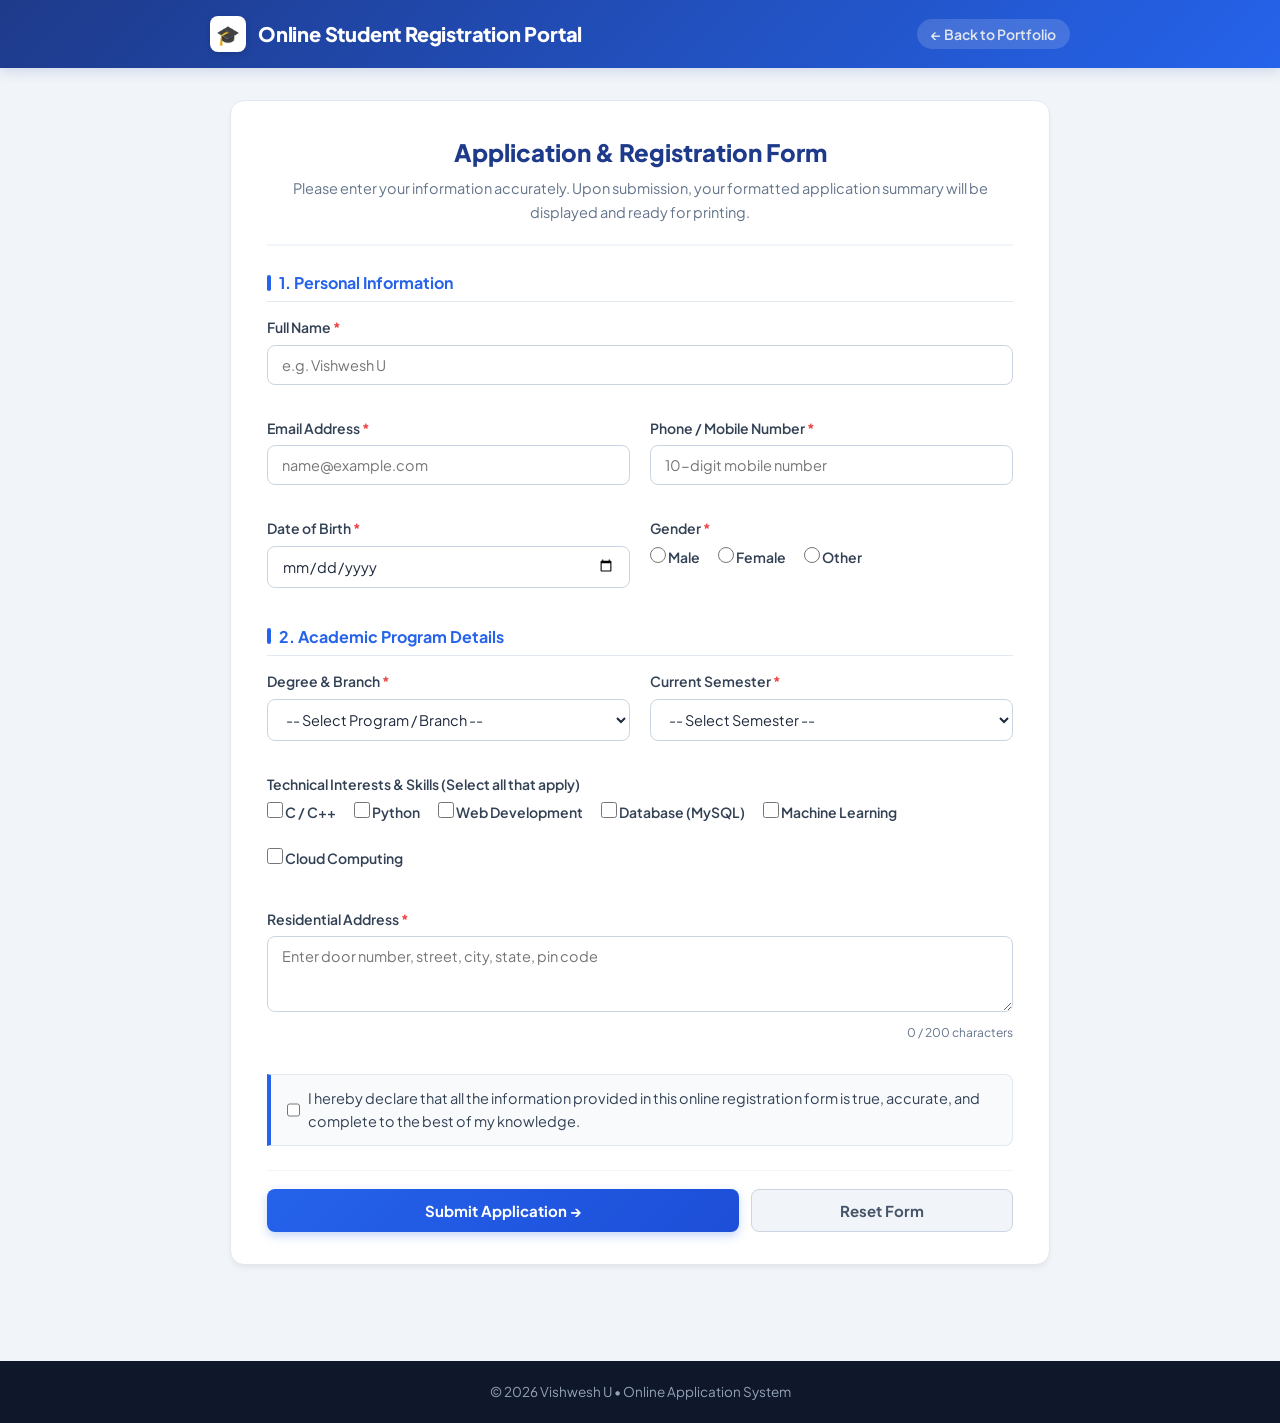
==== registration/index.html @ 2d06c669 "feat: add online registration portal with HTML, CSS, JavaScript, jQuery, and PHP" ====
<!DOCTYPE html>
<html lang="en">
<head>
    <meta charset="UTF-8">
    <meta name="viewport" content="width=device-width, initial-scale=1.0">
    <title>Online Student Registration Portal</title>
    <link rel="icon" type="image/svg+xml" href="../favicon.svg">
    <link rel="alternate icon" href="../favicon.ico">
    <link rel="stylesheet" href="css/style.css">
    <!-- Include jQuery -->
    <script src="js/jquery.min.js"></script>
    <script src="js/main.js" defer></script>
</head>
<body>

    <!-- Header -->
    <header>
        <div class="header-container">
            <div class="brand-title">
                <div class="brand-badge">🎓</div>
                <h1>Online Student Registration Portal</h1>
            </div>
            <div class="header-links">
                <a href="../index.html">&larr; Back to Portfolio</a>
            </div>
        </div>
    </header>

    <!-- Main Container -->
    <main class="container">

        <!-- Output Container (Populated with formatted receipt upon submission) -->
        <div id="outputContainer"></div>

        <!-- Registration Form Card -->
        <div class="card" id="formCard">
            
            <div class="card-header">
                <h2>Application & Registration Form</h2>
                <p>Please enter your information accurately. Upon submission, your formatted application summary will be displayed and ready for printing.</p>
            </div>

            <form id="registrationForm" method="POST" action="process.php">
                
                <!-- Section 1: Personal Details -->
                <div class="section-title">1. Personal Information</div>
                
                <div class="form-grid">
                    
                    <!-- Full Name -->
                    <div class="form-group full-width">
                        <label for="fullName">Full Name <span class="required-star">*</span></label>
                        <input type="text" id="fullName" name="fullName" class="form-input" placeholder="e.g. Vishwesh U" required>
                        <div id="nameError" class="error-message">Please enter a valid full name (minimum 3 characters).</div>
                    </div>

                    <!-- Email Address -->
                    <div class="form-group">
                        <label for="email">Email Address <span class="required-star">*</span></label>
                        <input type="email" id="email" name="email" class="form-input" placeholder="name@example.com" required>
                        <div id="emailError" class="error-message">Please enter a valid email address.</div>
                    </div>

                    <!-- Phone Number -->
                    <div class="form-group">
                        <label for="phone">Phone / Mobile Number <span class="required-star">*</span></label>
                        <input type="tel" id="phone" name="phone" class="form-input" placeholder="10-digit mobile number" maxlength="10" required>
                        <div id="phoneError" class="error-message">Please enter a valid 10-digit mobile number.</div>
                    </div>

                    <!-- Date of Birth -->
                    <div class="form-group">
                        <label for="dob">Date of Birth <span class="required-star">*</span></label>
                        <input type="date" id="dob" name="dob" class="form-input" required>
                        <div id="dobError" class="error-message">Please select your date of birth.</div>
                    </div>

                    <!-- Gender Radio -->
                    <div class="form-group">
                        <label>Gender <span class="required-star">*</span></label>
                        <div class="radio-group">
                            <label class="radio-item">
                                <input type="radio" name="gender" value="Male"> Male
                            </label>
                            <label class="radio-item">
                                <input type="radio" name="gender" value="Female"> Female
                            </label>
                            <label class="radio-item">
                                <input type="radio" name="gender" value="Other"> Other
                            </label>
                        </div>
                        <div id="genderError" class="error-message">Please select your gender.</div>
                    </div>

                </div>

                <!-- Section 2: Academic Program Details -->
                <div class="section-title">2. Academic Program Details</div>

                <div class="form-grid">
                    
                    <!-- Course / Branch -->
                    <div class="form-group">
                        <label for="course">Degree & Branch <span class="required-star">*</span></label>
                        <select id="course" name="course" class="form-select" required>
                            <option value="">-- Select Program / Branch --</option>
                            <option value="B.E. Computer Science & Engineering">B.E. Computer Science & Engineering</option>
                            <option value="B.E. Information Science & Engineering">B.E. Information Science & Engineering</option>
                            <option value="B.E. Artificial Intelligence & Data Science">B.E. Artificial Intelligence & Data Science</option>
                            <option value="B.E. Electronics & Communication Engineering">B.E. Electronics & Communication Engineering</option>
                            <option value="B.E. Mechanical Engineering">B.E. Mechanical Engineering</option>
                        </select>
                        <div id="courseError" class="error-message">Please select your program.</div>
                    </div>

                    <!-- Semester -->
                    <div class="form-group">
                        <label for="semester">Current Semester <span class="required-star">*</span></label>
                        <select id="semester" name="semester" class="form-select" required>
                            <option value="">-- Select Semester --</option>
                            <option value="1st Semester">1st Semester</option>
                            <option value="2nd Semester">2nd Semester</option>
                            <option value="3rd Semester">3rd Semester</option>
                            <option value="4th Semester">4th Semester</option>
                            <option value="5th Semester">5th Semester</option>
                            <option value="6th Semester">6th Semester</option>
                            <option value="7th Semester">7th Semester</option>
                            <option value="8th Semester">8th Semester</option>
                        </select>
                        <div id="semError" class="error-message">Please select your semester.</div>
                    </div>

                    <!-- Skills & Technical Interests (Checkboxes) -->
                    <div class="form-group full-width">
                        <label>Technical Interests & Skills (Select all that apply)</label>
                        <div class="checkbox-group">
                            <label class="checkbox-item">
                                <input type="checkbox" name="skills[]" value="C / C++"> C / C++
                            </label>
                            <label class="checkbox-item">
                                <input type="checkbox" name="skills[]" value="Python"> Python
                            </label>
                            <label class="checkbox-item">
                                <input type="checkbox" name="skills[]" value="Web Development (HTML/CSS/JS)"> Web Development
                            </label>
                            <label class="checkbox-item">
                                <input type="checkbox" name="skills[]" value="Database (MySQL/SQL)"> Database (MySQL)
                            </label>
                            <label class="checkbox-item">
                                <input type="checkbox" name="skills[]" value="Machine Learning"> Machine Learning
                            </label>
                            <label class="checkbox-item">
                                <input type="checkbox" name="skills[]" value="Cloud Computing"> Cloud Computing
                            </label>
                        </div>
                    </div>

                    <!-- Residential Address -->
                    <div class="form-group full-width">
                        <label for="address">Residential Address <span class="required-star">*</span></label>
                        <textarea id="address" name="address" rows="3" class="form-textarea" placeholder="Enter door number, street, city, state, pin code" maxlength="200" required></textarea>
                        <div class="char-counter" id="addressCharCount">0 / 200 characters</div>
                        <div id="addressError" class="error-message">Please enter a valid residential address (minimum 5 characters).</div>
                    </div>

                </div>

                <!-- Section 3: Declaration -->
                <div class="declaration-box">
                    <label class="checkbox-item">
                        <input type="checkbox" id="declaration" name="declaration" required>
                        <span>I hereby declare that all the information provided in this online registration form is true, accurate, and complete to the best of my knowledge.</span>
                    </label>
                </div>

                <!-- Submit & Reset Buttons -->
                <div class="btn-row">
                    <button type="submit" id="submitBtn" class="btn btn-primary">Submit Application &rarr;</button>
                    <button type="reset" id="resetBtn" class="btn btn-secondary">Reset Form</button>
                </div>

            </form>

        </div>

    </main>

    <!-- Footer -->
    <footer>
        <p>&copy; 2026 Vishwesh U • Online Application System</p>
    </footer>

</body>
</html>
---- registration/css/style.css ----
/* ==========================================================================
   ONLINE APPLICATION & REGISTRATION PORTAL STYLESHEET
   Clean, beautiful, responsive presentation with print-ready receipt styling
   ========================================================================== */

@import url('https://fonts.googleapis.com/css2?family=Plus+Jakarta+Sans:wght@400;500;600;700;800&display=swap');

* {
    margin: 0;
    padding: 0;
    box-sizing: border-box;
    font-family: 'Plus Jakarta Sans', -apple-system, BlinkMacSystemFont, 'Segoe UI', Roboto, sans-serif;
}

body {
    background-color: #f1f5f9;
    color: #1e293b;
    line-height: 1.6;
    min-height: 100vh;
    display: flex;
    flex-direction: column;
}

/* Header & Navigation */
header {
    background: linear-gradient(135deg, #1e3a8a 0%, #2563eb 100%);
    color: #ffffff;
    padding: 16px 0;
    box-shadow: 0 4px 12px rgba(30, 58, 138, 0.15);
}

.header-container {
    max-width: 900px;
    margin: 0 auto;
    display: flex;
    justify-content: space-between;
    align-items: center;
    padding: 0 20px;
}

.brand-title {
    display: flex;
    align-items: center;
    gap: 12px;
}

.brand-badge {
    width: 36px;
    height: 36px;
    background-color: #ffffff;
    color: #1e3a8a;
    border-radius: 8px;
    display: flex;
    align-items: center;
    justify-content: center;
    font-weight: 800;
    font-size: 1.2rem;
    box-shadow: 0 2px 6px rgba(0,0,0,0.15);
}

.brand-title h1 {
    font-size: 20px;
    font-weight: 800;
    letter-spacing: -0.01em;
}

.header-links a {
    color: #e2e8f0;
    text-decoration: none;
    font-size: 14px;
    font-weight: 600;
    padding: 6px 14px;
    border-radius: 20px;
    background-color: rgba(255, 255, 255, 0.15);
    transition: all 0.2s ease;
}

.header-links a:hover {
    background-color: #ffffff;
    color: #1e3a8a;
}

/* Main Container */
.container {
    max-width: 860px;
    margin: 32px auto;
    padding: 0 20px;
    flex: 1 0 auto;
    width: 100%;
}

/* Card Styling */
.card {
    background-color: #ffffff;
    border: 1px solid #e2e8f0;
    border-radius: 14px;
    padding: 32px 36px;
    margin-bottom: 24px;
    box-shadow: 0 4px 6px -1px rgba(0, 0, 0, 0.05), 0 2px 4px -2px rgba(0, 0, 0, 0.03);
}

.card-header {
    text-align: center;
    padding-bottom: 20px;
    border-bottom: 2px solid #f1f5f9;
    margin-bottom: 24px;
}

.card-header h2 {
    font-size: 24px;
    color: #1e3a8a;
    font-weight: 800;
    margin-bottom: 6px;
}

.card-header p {
    color: #64748b;
    font-size: 14.5px;
}

/* Section Headings inside Form */
.section-title {
    font-size: 16px;
    font-weight: 700;
    color: #2563eb;
    margin: 20px 0 14px;
    padding-bottom: 6px;
    border-bottom: 1px solid #e2e8f0;
    display: flex;
    align-items: center;
    gap: 8px;
}

.section-title::before {
    content: '';
    display: inline-block;
    width: 4px;
    height: 16px;
    background-color: #2563eb;
    border-radius: 2px;
}

/* Form Grid */
.form-grid {
    display: grid;
    grid-template-columns: 1fr 1fr;
    gap: 16px 20px;
}

.form-group {
    margin-bottom: 16px;
}

.form-group.full-width {
    grid-column: 1 / -1;
}

.form-group label {
    display: block;
    margin-bottom: 6px;
    font-weight: 600;
    font-size: 14px;
    color: #334155;
}

.required-star {
    color: #ef4444;
    font-weight: bold;
}

.form-input,
.form-select,
.form-textarea {
    width: 100%;
    padding: 10px 14px;
    border: 1.5px solid #cbd5e1;
    border-radius: 8px;
    font-size: 14.5px;
    background-color: #ffffff;
    color: #1e293b;
    transition: all 0.2s ease;
}

.form-input:focus,
.form-select:focus,
.form-textarea:focus {
    border-color: #2563eb;
    outline: none;
    box-shadow: 0 0 0 3px #dbeafe;
}

.form-input.is-invalid,
.form-select.is-invalid,
.form-textarea.is-invalid {
    border-color: #ef4444;
    background-color: #fef2f2;
}

.error-message {
    color: #ef4444;
    font-size: 12.5px;
    margin-top: 4px;
    display: none;
}

/* Radio & Checkbox Groups */
.radio-group,
.checkbox-group {
    display: flex;
    flex-wrap: wrap;
    gap: 18px;
    margin-top: 6px;
}

.radio-item,
.checkbox-item {
    display: flex;
    align-items: center;
    gap: 8px;
    font-size: 14.5px;
    color: #334155;
    cursor: pointer;
}

.radio-item input,
.checkbox-item input {
    accent-color: #2563eb;
    width: 16px;
    height: 16px;
    cursor: pointer;
}

/* Character Counter */
.char-counter {
    text-align: right;
    font-size: 12px;
    color: #64748b;
    margin-top: 4px;
}

/* Declaration Box */
.declaration-box {
    background-color: #f8fafc;
    border: 1px solid #e2e8f0;
    border-left: 4px solid #2563eb;
    border-radius: 0 8px 8px 0;
    padding: 12px 16px;
    margin: 16px 0;
    font-size: 13.5px;
    color: #475569;
}

/* Buttons */
.btn-row {
    display: flex;
    gap: 12px;
    margin-top: 24px;
    padding-top: 18px;
    border-top: 1px solid #f1f5f9;
}

.btn {
    display: inline-flex;
    align-items: center;
    justify-content: center;
    gap: 8px;
    padding: 11px 24px;
    border-radius: 8px;
    border: none;
    font-size: 15px;
    font-weight: 700;
    cursor: pointer;
    transition: all 0.25s ease;
    text-decoration: none;
}

.btn-primary {
    background: linear-gradient(135deg, #2563eb, #1d4ed8);
    color: #ffffff;
    box-shadow: 0 4px 10px rgba(37, 99, 235, 0.25);
    flex: 2;
}

.btn-primary:hover {
    background: linear-gradient(135deg, #1d4ed8, #1e40af);
    transform: translateY(-1px);
    box-shadow: 0 6px 14px rgba(37, 99, 235, 0.35);
}

.btn-secondary {
    background-color: #f1f5f9;
    color: #475569;
    border: 1.5px solid #cbd5e1;
    flex: 1;
}

.btn-secondary:hover {
    background-color: #e2e8f0;
    color: #1e293b;
}

.btn-success {
    background: linear-gradient(135deg, #0d9488, #0f766e);
    color: #ffffff;
    box-shadow: 0 4px 10px rgba(13, 148, 136, 0.25);
}

.btn-success:hover {
    background: linear-gradient(135deg, #0f766e, #115e59);
}

/* ==========================================================================
   FORMATTED SUCCESS RECEIPT / APPLICATION CONFIRMATION DISPLAY
   ========================================================================== */
.receipt-card {
    background-color: #ffffff;
    border: 1px solid #e2e8f0;
    border-radius: 14px;
    padding: 36px;
    box-shadow: 0 10px 25px -5px rgba(0, 0, 0, 0.08);
}

.success-banner {
    background: linear-gradient(135deg, #dcfce7, #f0fdf4);
    border: 1px solid #86efac;
    color: #166534;
    padding: 14px 20px;
    border-radius: 10px;
    display: flex;
    align-items: center;
    gap: 12px;
    margin-bottom: 24px;
}

.success-banner-icon {
    font-size: 24px;
}

.success-banner-text h3 {
    font-size: 16px;
    font-weight: 800;
    color: #166534;
}

.success-banner-text p {
    font-size: 13.5px;
    color: #15803d;
    margin: 0;
}

.receipt-header {
    display: flex;
    justify-content: space-between;
    align-items: flex-start;
    padding-bottom: 18px;
    border-bottom: 2px solid #e2e8f0;
    margin-bottom: 20px;
}

.receipt-header h2 {
    font-size: 22px;
    color: #1e3a8a;
    font-weight: 800;
}

.receipt-badge {
    background-color: #eff6ff;
    color: #2563eb;
    border: 1px solid #bfdbfe;
    padding: 6px 14px;
    border-radius: 20px;
    font-weight: 700;
    font-size: 13.5px;
}

/* Receipt Details Table */
.receipt-table {
    width: 100%;
    border-collapse: separate;
    border-spacing: 0;
    margin-bottom: 24px;
    border: 1px solid #e2e8f0;
    border-radius: 10px;
    overflow: hidden;
}

.receipt-table tr:nth-child(even) {
    background-color: #f8fafc;
}

.receipt-table td {
    padding: 12px 18px;
    border-bottom: 1px solid #e2e8f0;
    font-size: 14.5px;
}

.receipt-table tr:last-child td {
    border-bottom: none;
}

.receipt-table td.label-col {
    font-weight: 700;
    color: #475569;
    width: 220px;
    background-color: #f8fafc;
    border-right: 1px solid #e2e8f0;
}

.receipt-table td.value-col {
    color: #0f172a;
    font-weight: 600;
}

/* Footer */
footer {
    background-color: #0f172a;
    color: #94a3b8;
    text-align: center;
    padding: 20px 0;
    margin-top: 40px;
    font-size: 13.5px;
}

footer a {
    color: #60a5fa;
    text-decoration: none;
}

/* ==========================================================================
   PRINT MEDIA STYLES
   ========================================================================== */
@media print {
    header, footer, .btn-row, .header-links, #registerAgainBtn, #printReceiptBtn {
        display: none !important;
    }
    body {
        background-color: #ffffff !important;
        color: #000000 !important;
    }
    .container {
        max-width: 100% !important;
        margin: 0 !important;
        padding: 0 !important;
    }
    .card, .receipt-card {
        border: none !important;
        box-shadow: none !important;
        padding: 0 !important;
    }
    .receipt-table {
        border: 1px solid #000000 !important;
    }
    .receipt-table td {
        border: 1px solid #cccccc !important;
        color: #000000 !important;
    }
    .receipt-table td.label-col {
        background-color: #f1f5f9 !important;
        color: #000000 !important;
    }
}

/* Mobile Responsive */
@media (max-width: 768px) {
    .form-grid {
        grid-template-columns: 1fr;
    }
    .card {
        padding: 22px 18px;
    }
    .receipt-header {
        flex-direction: column;
        gap: 10px;
    }
    .receipt-table td.label-col {
        width: 130px;
    }
    .btn-row {
        flex-direction: column;
    }
}
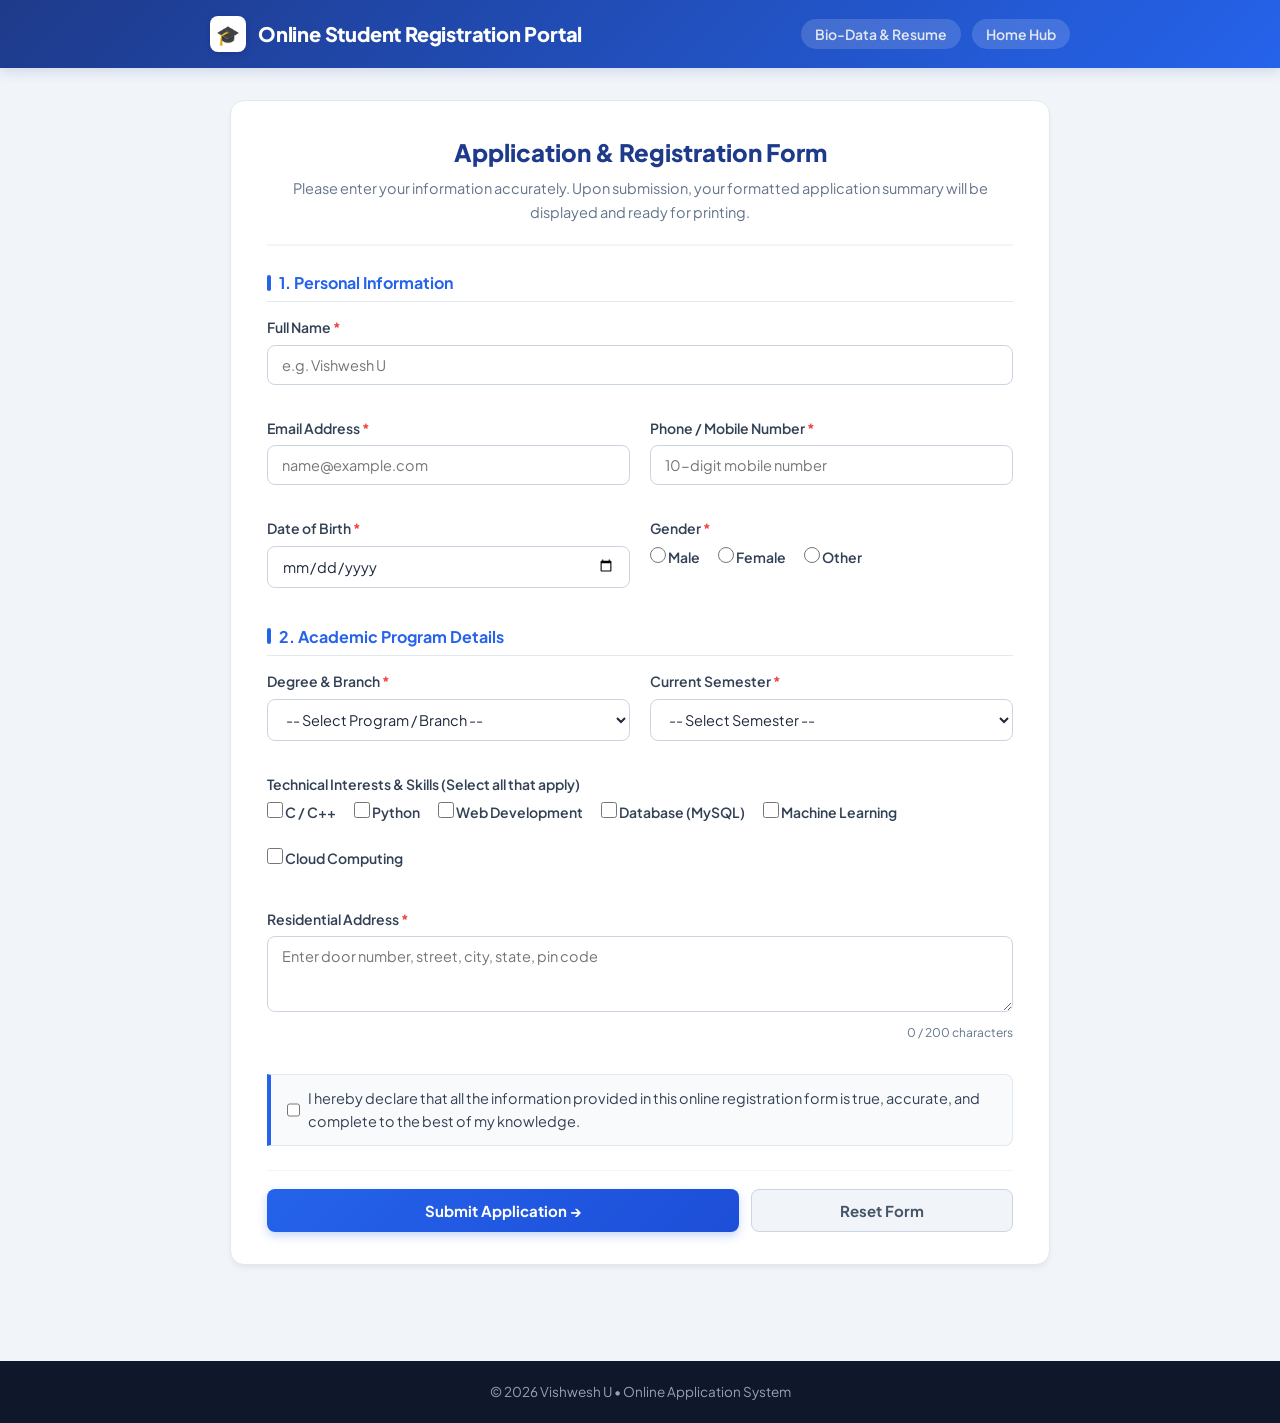
==== commit c35204b6: "refactor: organize into dedicated biodata/ and registration/ folders with central hub" ====
--- a/registration/index.html
+++ b/registration/index.html
@@ -4,8 +4,8 @@
     <meta charset="UTF-8">
     <meta name="viewport" content="width=device-width, initial-scale=1.0">
     <title>Online Student Registration Portal</title>
-    <link rel="icon" type="image/svg+xml" href="../favicon.svg">
-    <link rel="alternate icon" href="../favicon.ico">
+    <link rel="icon" type="image/svg+xml" href="favicon.svg">
+    <link rel="alternate icon" href="favicon.ico">
     <link rel="stylesheet" href="css/style.css">
     <!-- Include jQuery -->
     <script src="js/jquery.min.js"></script>
@@ -21,7 +21,8 @@
                 <h1>Online Student Registration Portal</h1>
             </div>
             <div class="header-links">
-                <a href="../index.html">&larr; Back to Portfolio</a>
+                <a href="../biodata/index.html">Bio-Data & Resume</a>
+                <a href="../index.html" style="margin-left: 8px;">Home Hub</a>
             </div>
         </div>
     </header>
